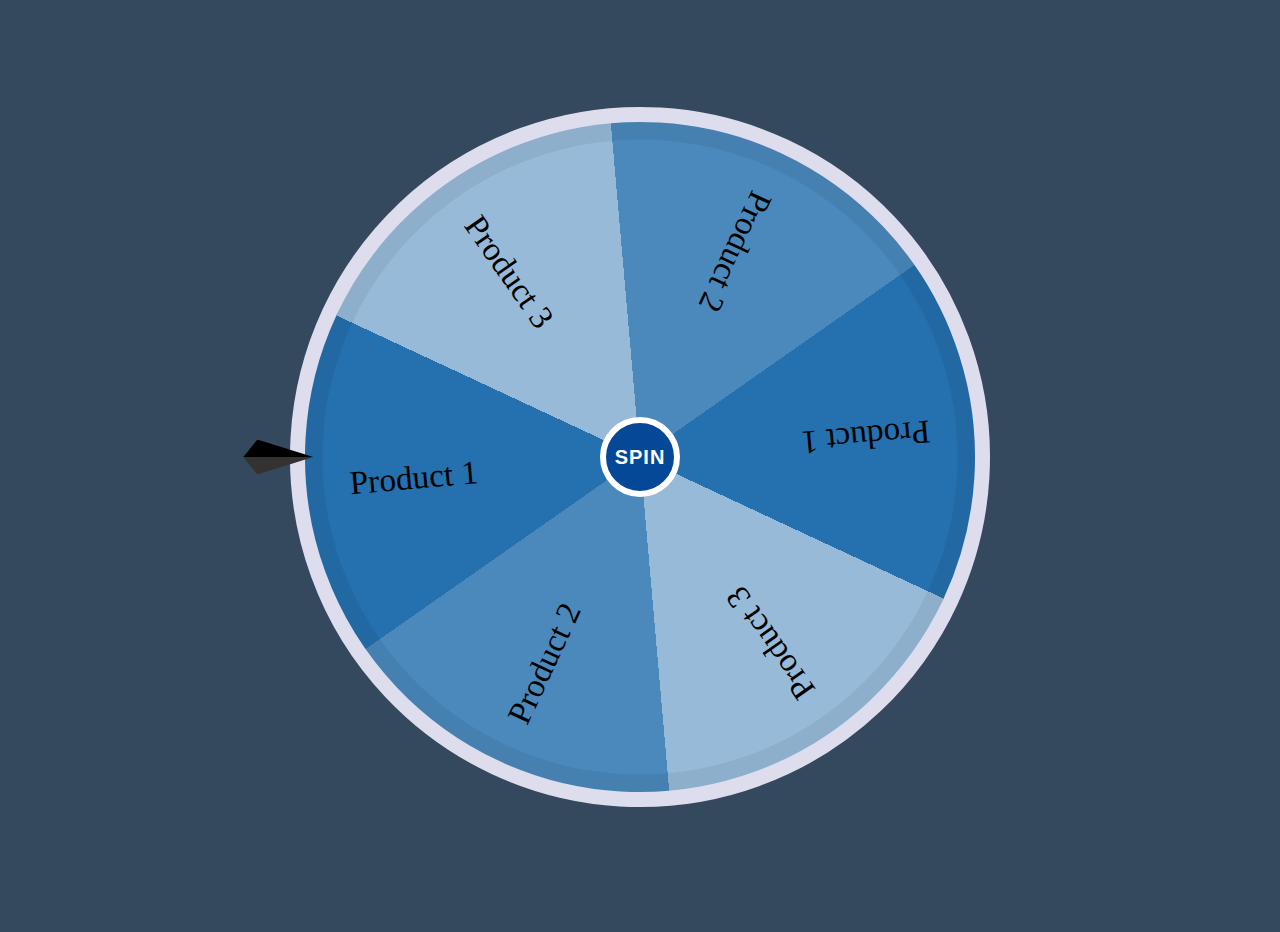
==== index.html @ 71633e41 "first commit" ====
<!DOCTYPE html>
<html>
<header>
    <link rel="stylesheet" href="style.css">
</header>

<body>
    <div class="deal-wheel">
        <ul class="spinner"></ul>
        <button id="btn-spin">Spin</button>
        <div class="ticker"></div>
    </div>
</body>

</html>
<script src="core.js"></script>
---- style.css ----
@import url("https://fonts.googleapis.com/css2?family=Girassol&display=swap");

* {
    box-sizing: border-box;
}

html,
body {
    height: 100%;
}

body {
    margin: 0;
    padding: 0;
    background-color: #34495e;
    display: grid;
    place-items: center;
    align-items: center;
    justify-content: center;
    overflow: hidden;
}

.deal-wheel {
    --size: clamp(250px, 80vmin, 700px);
    --lg-hs: 0 3%;
    --lg-stop: 50%;
    --lg: linear-gradient(hsl(var(--lg-hs) 0%) 0 var(--lg-stop),
            hsl(var(--lg-hs) 20%) var(--lg-stop) 100%);

    position: relative;
    display: grid;
    grid-gap: calc(var(--size) / 20);
    align-items: center;
    grid-template-areas:
        "spinner"
        "trigger";
    font-size: calc(var(--size) / 21);
    line-height: 1;
    /* text-transform: lowercase; */
}

.deal-wheel>* {
    grid-area: spinner;
}

.deal-wheel .btn-spin {
    grid-area: trigger;
    justify-self: center;
}

.spinner {
    position: relative;
    display: grid;
    align-items: center;
    grid-template-areas: "spinner";
    width: var(--size);
    height: var(--size);
    transform: rotate(calc(var(--rotate, 25) * 1deg));
    border-radius: 50%;
    border: 15px solid #dde;
    box-shadow: inset 0 0 0 calc(var(--size) / 40) hsl(0deg 0% 0% / 0.06);
    padding-inline-start: 0px;
}

.spinner * {
    grid-area: spinner;
}

.prize {
    position: relative;
    display: flex;
    align-items: center;
    padding: 0 calc(var(--size) / 6) 0 calc(var(--size) / 16);
    width: 50%;
    height: 50%;
    transform-origin: center right;
    transform: rotate(var(--rotate));
    user-select: none;
}

#btn-spin {
    position: absolute;
    top: 50%;
    left: 50%;
    transform: translate(-50%, -50%);
    z-index: 10;
    background-color: #064898;
    text-transform: uppercase;
    border: 6px solid #fff;
    font-weight: bold;
    font-size: 20px;
    color: #ffffff;
    width: 80px;
    height: 80px;
    font-family: sans-serif;
    border-radius: 50%;
    cursor: pointer;
    outline: none;
    letter-spacing: 1px;
}

/* .btn-spin:focus {
    outline-offset: 2px;
} */

#btn-spin:disabled {
    background-color: #e2e2e2;
    cursor: progress;
}

.ticker {
    position: relative;
    left: calc(var(--size) / -15);
    width: calc(var(--size) / 10);
    height: calc(var(--size) / 20);
    background: var(--lg);
    z-index: 1;
    clip-path: polygon(20% 0, 100% 50%, 20% 100%, 0% 50%);
    transform-origin: center left;
}

/* Spinning animation */
.is-spinning .spinner {
    transition: transform 8s cubic-bezier(0.1, -0.01, 0, 1);
}

.is-spinning .ticker {
    animation: tick 700ms cubic-bezier(0.34, 1.56, 0.64, 1);
}

@keyframes tick {
    40% {
        transform: rotate(-12deg);
    }
}

/* Selected prize animation */
.prize.selected .text {
    color: white;
    animation: selected 800ms ease;
}

@keyframes selected {
    25% {
        transform: scale(1.25);
        text-shadow: 1vmin 1vmin 0 hsla(0 0% 0% / 0.1);
    }

    40% {
        transform: scale(0.92);
        text-shadow: 0 0 0 hsla(0 0% 0% / 0.2);
    }

    60% {
        transform: scale(1.02);
        text-shadow: 0.5vmin 0.5vmin 0 hsla(0 0% 0% / 0.1);
    }

    75% {
        transform: scale(0.98);
    }

    85% {
        transform: scale(1);
    }
}
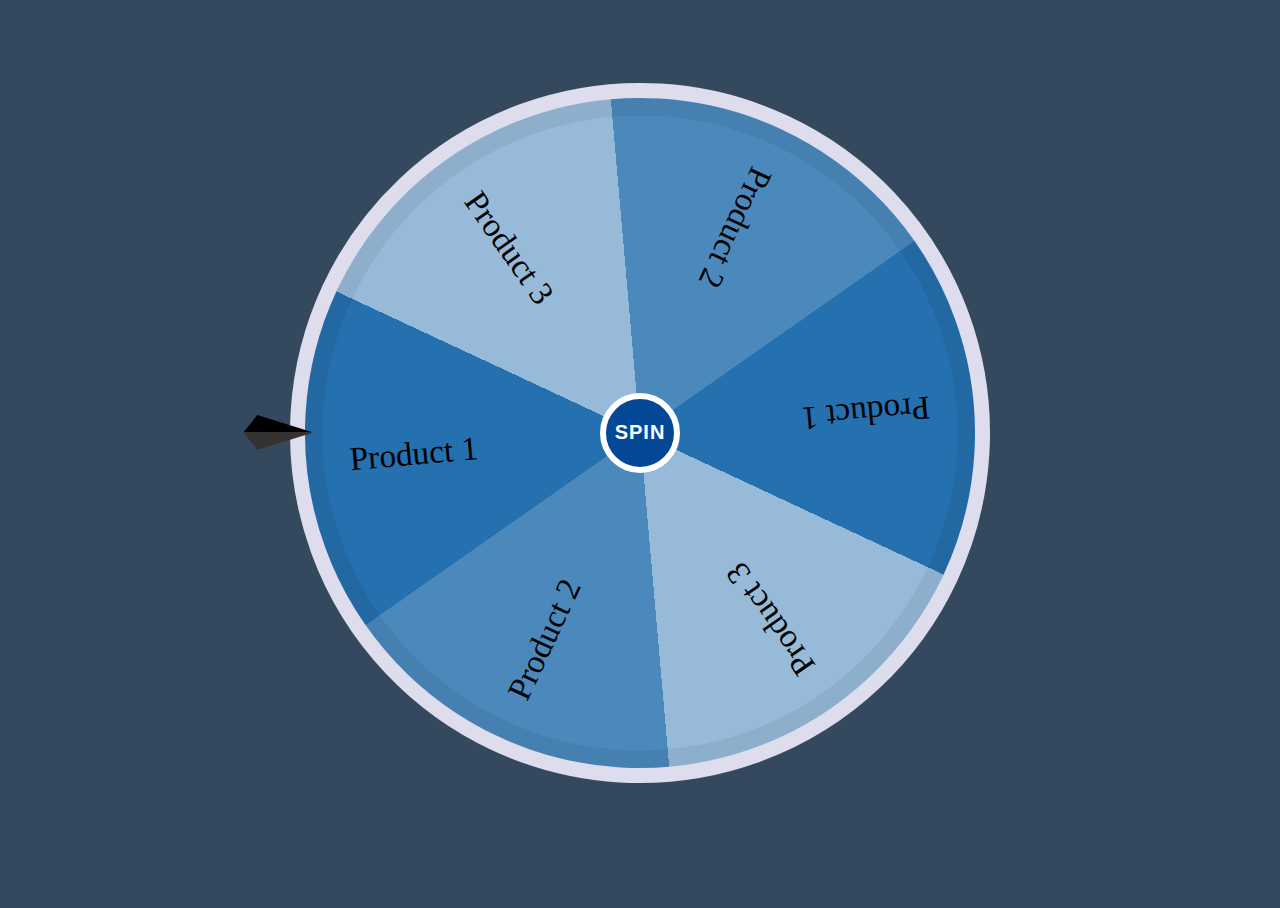
==== commit d7e3e6b0: ":zap: add sound effect" ====
--- a/index.html
+++ b/index.html
@@ -1,7 +1,7 @@
 <!DOCTYPE html>
 <html>
 <header>
-    <link rel="stylesheet" href="style.css">
+    <link rel="stylesheet" href="assets/css/style.css">
 </header>
 
 <body>
@@ -13,4 +13,4 @@
 </body>
 
 </html>
-<script src="core.js"></script>+<script src="assets/js/core.js"></script>--- a/assets/css/style.css
+++ b/assets/css/style.css
@@ -0,0 +1,166 @@
+@import url("https://fonts.googleapis.com/css2?family=Girassol&display=swap");
+
+* {
+    box-sizing: border-box;
+}
+
+html,
+body {
+    height: 100%;
+}
+
+body {
+    margin: 0;
+    padding: 0;
+    background-color: #34495e;
+    display: flex;
+    place-items: center;
+    align-items: center;
+    justify-content: center;
+    overflow: hidden;
+}
+
+.deal-wheel {
+    --size: clamp(250px, 80vmin, 700px);
+    --lg-hs: 0 3%;
+    --lg-stop: 50%;
+    --lg: linear-gradient(hsl(var(--lg-hs) 0%) 0 var(--lg-stop),
+            hsl(var(--lg-hs) 20%) var(--lg-stop) 100%);
+
+    position: relative;
+    display: grid;
+    grid-gap: calc(var(--size) / 20);
+    align-items: center;
+    grid-template-areas:
+        "spinner"
+        "trigger";
+    font-size: calc(var(--size) / 21);
+    line-height: 1;
+    /* text-transform: lowercase; */
+}
+
+.deal-wheel>* {
+    grid-area: spinner;
+}
+
+.deal-wheel .btn-spin {
+    grid-area: trigger;
+    justify-self: center;
+}
+
+.spinner {
+    position: relative;
+    display: grid;
+    align-items: center;
+    grid-template-areas: "spinner";
+    width: var(--size);
+    height: var(--size);
+    transform: rotate(calc(var(--rotate, 25) * 1deg));
+    border-radius: 50%;
+    border: 15px solid #dde;
+    box-shadow: inset 0 0 0 calc(var(--size) / 40) hsl(0deg 0% 0% / 0.06);
+    padding-inline-start: 0px;
+}
+
+.spinner * {
+    grid-area: spinner;
+}
+
+.prize {
+    position: relative;
+    display: flex;
+    align-items: center;
+    padding: 0 calc(var(--size) / 6) 0 calc(var(--size) / 16);
+    width: 50%;
+    height: 50%;
+    transform-origin: center right;
+    transform: rotate(var(--rotate));
+    user-select: none;
+}
+
+#btn-spin {
+    position: absolute;
+    top: 50%;
+    left: 50%;
+    transform: translate(-50%, -50%);
+    z-index: 10;
+    background-color: #064898;
+    text-transform: uppercase;
+    border: 6px solid #fff;
+    font-weight: bold;
+    font-size: 20px;
+    color: #ffffff;
+    width: 80px;
+    height: 80px;
+    font-family: sans-serif;
+    border-radius: 50%;
+    cursor: pointer;
+    outline: none;
+    letter-spacing: 1px;
+}
+
+/* .btn-spin:focus {
+    outline-offset: 2px;
+} */
+
+#btn-spin:disabled {
+    background-color: #e2e2e2;
+    cursor: progress;
+}
+
+.ticker {
+    position: relative;
+    left: calc(var(--size) / -15);
+    width: calc(var(--size) / 10);
+    height: calc(var(--size) / 20);
+    background: var(--lg);
+    z-index: 1;
+    clip-path: polygon(20% 0, 100% 50%, 20% 100%, 0% 50%);
+    transform-origin: center left;
+}
+
+/* Spinning animation */
+.is-spinning .spinner {
+    transition: transform 8s cubic-bezier(0.1, -0.01, 0, 1);
+}
+
+.is-spinning .ticker {
+    animation: tick 700ms cubic-bezier(0.34, 1.56, 0.64, 1);
+}
+
+@keyframes tick {
+    40% {
+        transform: rotate(-12deg);
+    }
+}
+
+/* Selected prize animation */
+.prize.selected .text {
+    color: white;
+    animation: selected 800ms ease;
+}
+
+@keyframes selected {
+    25% {
+        transform: scale(1.25);
+        text-shadow: 1vmin 1vmin 0 hsla(0 0% 0% / 0.1);
+    }
+
+    40% {
+        transform: scale(0.92);
+        text-shadow: 0 0 0 hsla(0 0% 0% / 0.2);
+    }
+
+    60% {
+        transform: scale(1.02);
+        text-shadow: 0.5vmin 0.5vmin 0 hsla(0 0% 0% / 0.1);
+    }
+
+    75% {
+        transform: scale(0.98);
+    }
+
+    85% {
+        transform: scale(1);
+    }
+}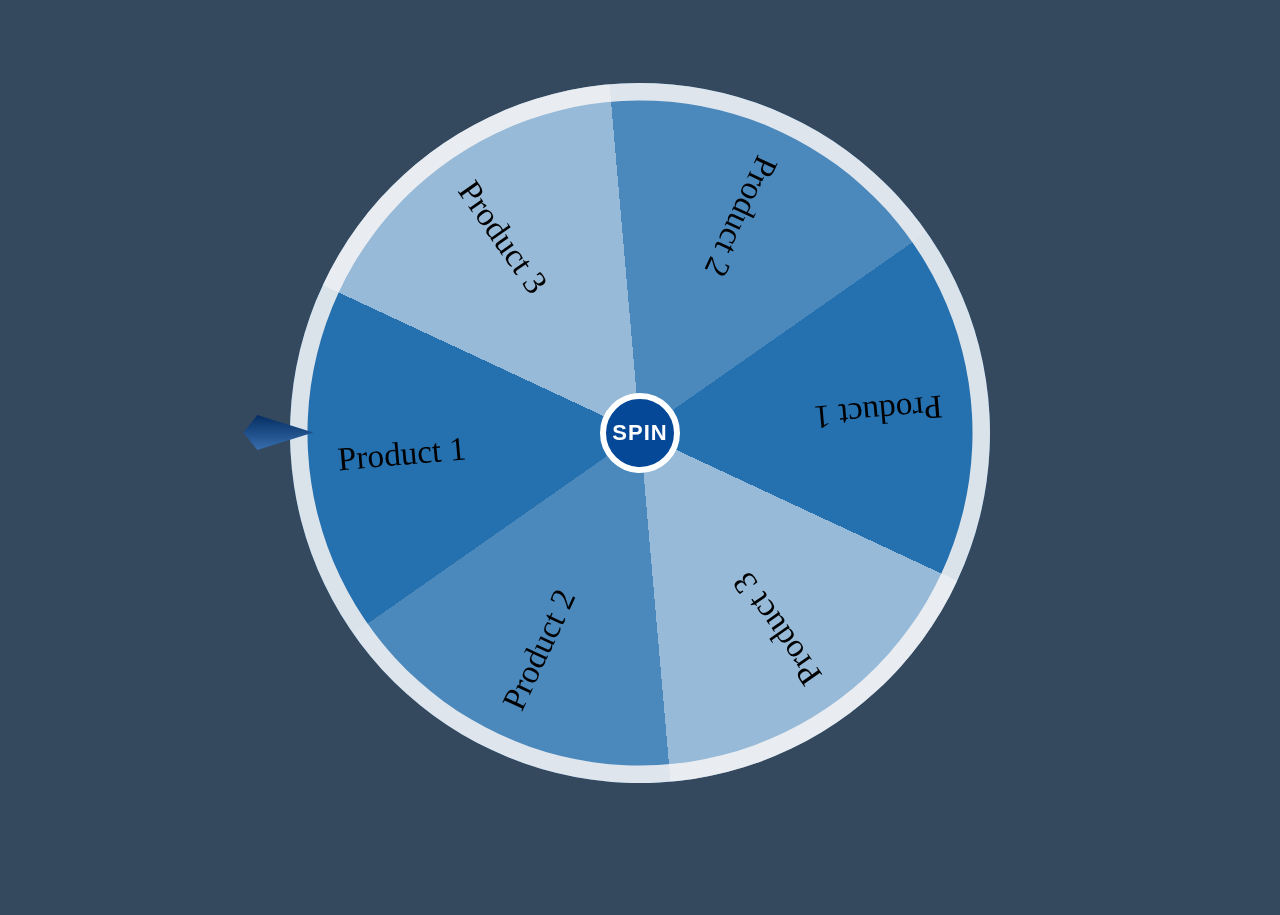
==== commit b2460e12: ":zap: show popup prize" ====
--- a/index.html
+++ b/index.html
@@ -10,6 +10,16 @@
         <button id="btn-spin">Spin</button>
         <div class="ticker"></div>
     </div>
+    <div class="custom-model-main">
+        <div class="custom-model-inner">
+            <div class="custom-model-wrap">
+                <div class="pop-up-content-wrap">
+                    <span>Content Here</span>
+                </div>
+            </div>
+        </div>
+        <div class="bg-overlay"></div>
+    </div>
 </body>
 
 </html>
--- a/assets/css/style.css
+++ b/assets/css/style.css
@@ -1,5 +1,3 @@
-@import url("https://fonts.googleapis.com/css2?family=Girassol&display=swap");
-
 * {
     box-sizing: border-box;
 }
@@ -22,10 +20,6 @@
 
 .deal-wheel {
     --size: clamp(250px, 80vmin, 700px);
-    --lg-hs: 0 3%;
-    --lg-stop: 50%;
-    --lg: linear-gradient(hsl(var(--lg-hs) 0%) 0 var(--lg-stop),
-            hsl(var(--lg-hs) 20%) var(--lg-stop) 100%);
 
     position: relative;
     display: grid;
@@ -57,8 +51,7 @@
     height: var(--size);
     transform: rotate(calc(var(--rotate, 25) * 1deg));
     border-radius: 50%;
-    border: 15px solid #dde;
-    box-shadow: inset 0 0 0 calc(var(--size) / 40) hsl(0deg 0% 0% / 0.06);
+    box-shadow: inset 0 0 0 calc(var(--size) / 40) hsla(0, 10%, 96%, 0.867);
     padding-inline-start: 0px;
 }
 
@@ -70,7 +63,7 @@
     position: relative;
     display: flex;
     align-items: center;
-    padding: 0 calc(var(--size) / 6) 0 calc(var(--size) / 16);
+    padding: 0 calc(var(--size) / 6) 0 calc(var(--size) / 15);
     width: 50%;
     height: 50%;
     transform-origin: center right;
@@ -88,7 +81,7 @@
     text-transform: uppercase;
     border: 6px solid #fff;
     font-weight: bold;
-    font-size: 20px;
+    font-size: 22px;
     color: #ffffff;
     width: 80px;
     height: 80px;
@@ -97,6 +90,7 @@
     cursor: pointer;
     outline: none;
     letter-spacing: 1px;
+    -webkit-tap-highlight-color: transparent;
 }
 
 /* .btn-spin:focus {
@@ -113,7 +107,7 @@
     left: calc(var(--size) / -15);
     width: calc(var(--size) / 10);
     height: calc(var(--size) / 20);
-    background: var(--lg);
+    background: linear-gradient(#042E62, #386DAD 100%);
     z-index: 1;
     clip-path: polygon(20% 0, 100% 50%, 20% 100%, 0% 50%);
     transform-origin: center left;
@@ -163,4 +157,117 @@
     85% {
         transform: scale(1);
     }
+}
+
+.custom-model-main {
+    text-align: center;
+    overflow: hidden;
+    position: fixed;
+    top: 0;
+    right: 0;
+    bottom: 0;
+    left: 0;
+    /* z-index: 1050; */
+    -webkit-overflow-scrolling: touch;
+    outline: 0;
+    opacity: 0;
+    -webkit-transition: opacity 0.15s linear, z-index 0.15;
+    -o-transition: opacity 0.15s linear, z-index 0.15;
+    transition: opacity 0.15s linear, z-index 0.15;
+    cursor: pointer;
+    z-index: -1;
+    overflow-x: hidden;
+    overflow-y: auto;
+}
+
+.model-open {
+    z-index: 99999;
+    opacity: 1;
+    overflow: hidden;
+}
+
+.custom-model-inner {
+    -webkit-transform: translate(0, -25%);
+    -ms-transform: translate(0, -25%);
+    transform: translate(0, -25%);
+    -webkit-transition: -webkit-transform 0.3s ease-out;
+    -o-transition: -o-transform 0.3s ease-out;
+    transition: -webkit-transform 0.3s ease-out;
+    -o-transition: transform 0.3s ease-out;
+    transition: transform 0.3s ease-out;
+    transition: transform 0.3s ease-out, -webkit-transform 0.3s ease-out;
+    display: inline-block;
+    vertical-align: middle;
+    background-color: #fff;
+    width: 600px;
+    padding: 15px;
+    margin: 30px auto;
+    max-width: 97%;
+    border: 1px solid #999;
+    border: 1px solid rgba(0, 0, 0, 0.2);
+    border-radius: 6px;
+}
+
+.custom-model-wrap {
+    display: block;
+    position: relative;
+    border-radius: 6px;
+    background-clip: padding-box;
+    outline: 0;
+    padding: 15px;
+    -webkit-box-sizing: border-box;
+    -moz-box-sizing: border-box;
+    box-sizing: border-box;
+    max-height: calc(100vh - 70px);
+    overflow-y: auto;
+}
+
+.custom-model-wrap span {
+    font-size: calc(5vh + 10px);
+    color: #fff;
+}
+
+.model-open .custom-model-inner {
+    -webkit-transform: translate(0, 0);
+    -ms-transform: translate(0, 0);
+    transform: translate(0, 0);
+    position: relative;
+    z-index: 999;
+}
+
+.model-open .bg-overlay {
+    background: rgba(0, 0, 0, 0.6);
+    z-index: 99;
+}
+
+.bg-overlay {
+    background: rgba(0, 0, 0, 0);
+    height: 100vh;
+    width: 100%;
+    position: fixed;
+    left: 0;
+    top: 0;
+    right: 0;
+    bottom: 0;
+    z-index: 0;
+    -webkit-transition: background 0.15s linear;
+    -o-transition: background 0.15s linear;
+    transition: background 0.15s linear;
+}
+
+@media screen and (min-width:800px) {
+    .custom-model-main:before {
+        content: "";
+        display: inline-block;
+        height: auto;
+        vertical-align: middle;
+        margin-right: -0px;
+        height: 100%;
+    }
+}
+
+@media screen and (max-width:799px) {
+    .custom-model-inner {
+        margin-top: 45px;
+    }
 }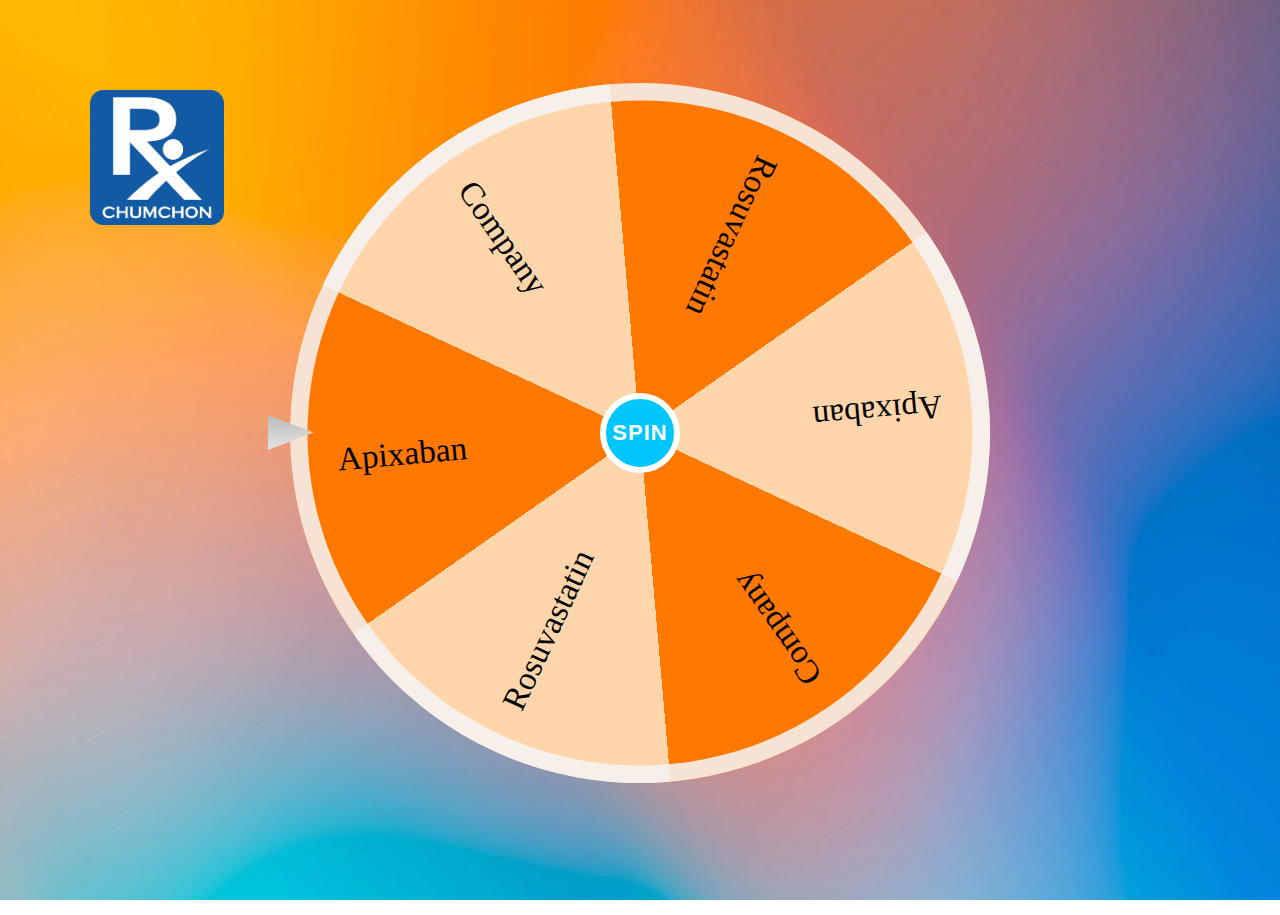
==== commit 86048081: ":zap: customize for chumchon" ====
--- a/index.html
+++ b/index.html
@@ -5,6 +5,7 @@
 </header>
 
 <body>
+    <img class="logo" src="assets/images/logo.webp" alt="logo">
     <div class="deal-wheel">
         <ul class="spinner"></ul>
         <button id="btn-spin">Spin</button>
--- a/assets/css/style.css
+++ b/assets/css/style.css
@@ -5,17 +5,31 @@
 html,
 body {
     height: 100%;
+    overflow: hidden;
 }
 
 body {
     margin: 0;
     padding: 0;
-    background-color: #34495e;
+    background-image: url("../images/background.webp");
+    background-repeat: no-repeat;
+    background-position: center center;
+    background-size: cover;
     display: flex;
     place-items: center;
     align-items: center;
     justify-content: center;
     overflow: hidden;
+}
+
+.logo {
+    position: absolute;
+    width: auto;
+    height: 15vmin;
+    top: 10vmin;
+    left: 10vmin;
+    border-radius: 10%;
+    z-index: 999;
 }
 
 .deal-wheel {
@@ -77,7 +91,7 @@
     left: 50%;
     transform: translate(-50%, -50%);
     z-index: 10;
-    background-color: #064898;
+    background-color: #00c6fd;
     text-transform: uppercase;
     border: 6px solid #fff;
     font-weight: bold;
@@ -91,6 +105,7 @@
     outline: none;
     letter-spacing: 1px;
     -webkit-tap-highlight-color: transparent;
+    padding: 0px;
 }
 
 /* .btn-spin:focus {
@@ -107,9 +122,9 @@
     left: calc(var(--size) / -15);
     width: calc(var(--size) / 10);
     height: calc(var(--size) / 20);
-    background: linear-gradient(#042E62, #386DAD 100%);
+    background: linear-gradient(#bbbbbb, #e4e4e4 100%);
     z-index: 1;
-    clip-path: polygon(20% 0, 100% 50%, 20% 100%, 0% 50%);
+    clip-path: polygon(35% 0, 100% 50%, 35% 100%);
     transform-origin: center left;
 }
 
@@ -170,6 +185,7 @@
     /* z-index: 1050; */
     -webkit-overflow-scrolling: touch;
     outline: 0;
+    display: none;
     opacity: 0;
     -webkit-transition: opacity 0.15s linear, z-index 0.15;
     -o-transition: opacity 0.15s linear, z-index 0.15;
@@ -182,6 +198,7 @@
 
 .model-open {
     z-index: 99999;
+    display: block;
     opacity: 1;
     overflow: hidden;
 }
@@ -199,6 +216,10 @@
     display: inline-block;
     vertical-align: middle;
     background-color: #fff;
+    position: absolute;
+    top: 50%;
+    left: 50%;
+    transform: translate(-50%, -50%);
     width: 600px;
     padding: 15px;
     margin: 30px auto;
@@ -228,10 +249,6 @@
 }
 
 .model-open .custom-model-inner {
-    -webkit-transform: translate(0, 0);
-    -ms-transform: translate(0, 0);
-    transform: translate(0, 0);
-    position: relative;
     z-index: 999;
 }
 
@@ -241,7 +258,7 @@
 }
 
 .bg-overlay {
-    background: rgba(0, 0, 0, 0);
+    background: rgba(0, 0, 0, 0, 0.4);
     height: 100vh;
     width: 100%;
     position: fixed;
@@ -253,21 +270,4 @@
     -webkit-transition: background 0.15s linear;
     -o-transition: background 0.15s linear;
     transition: background 0.15s linear;
-}
-
-@media screen and (min-width:800px) {
-    .custom-model-main:before {
-        content: "";
-        display: inline-block;
-        height: auto;
-        vertical-align: middle;
-        margin-right: -0px;
-        height: 100%;
-    }
-}
-
-@media screen and (max-width:799px) {
-    .custom-model-inner {
-        margin-top: 45px;
-    }
 }